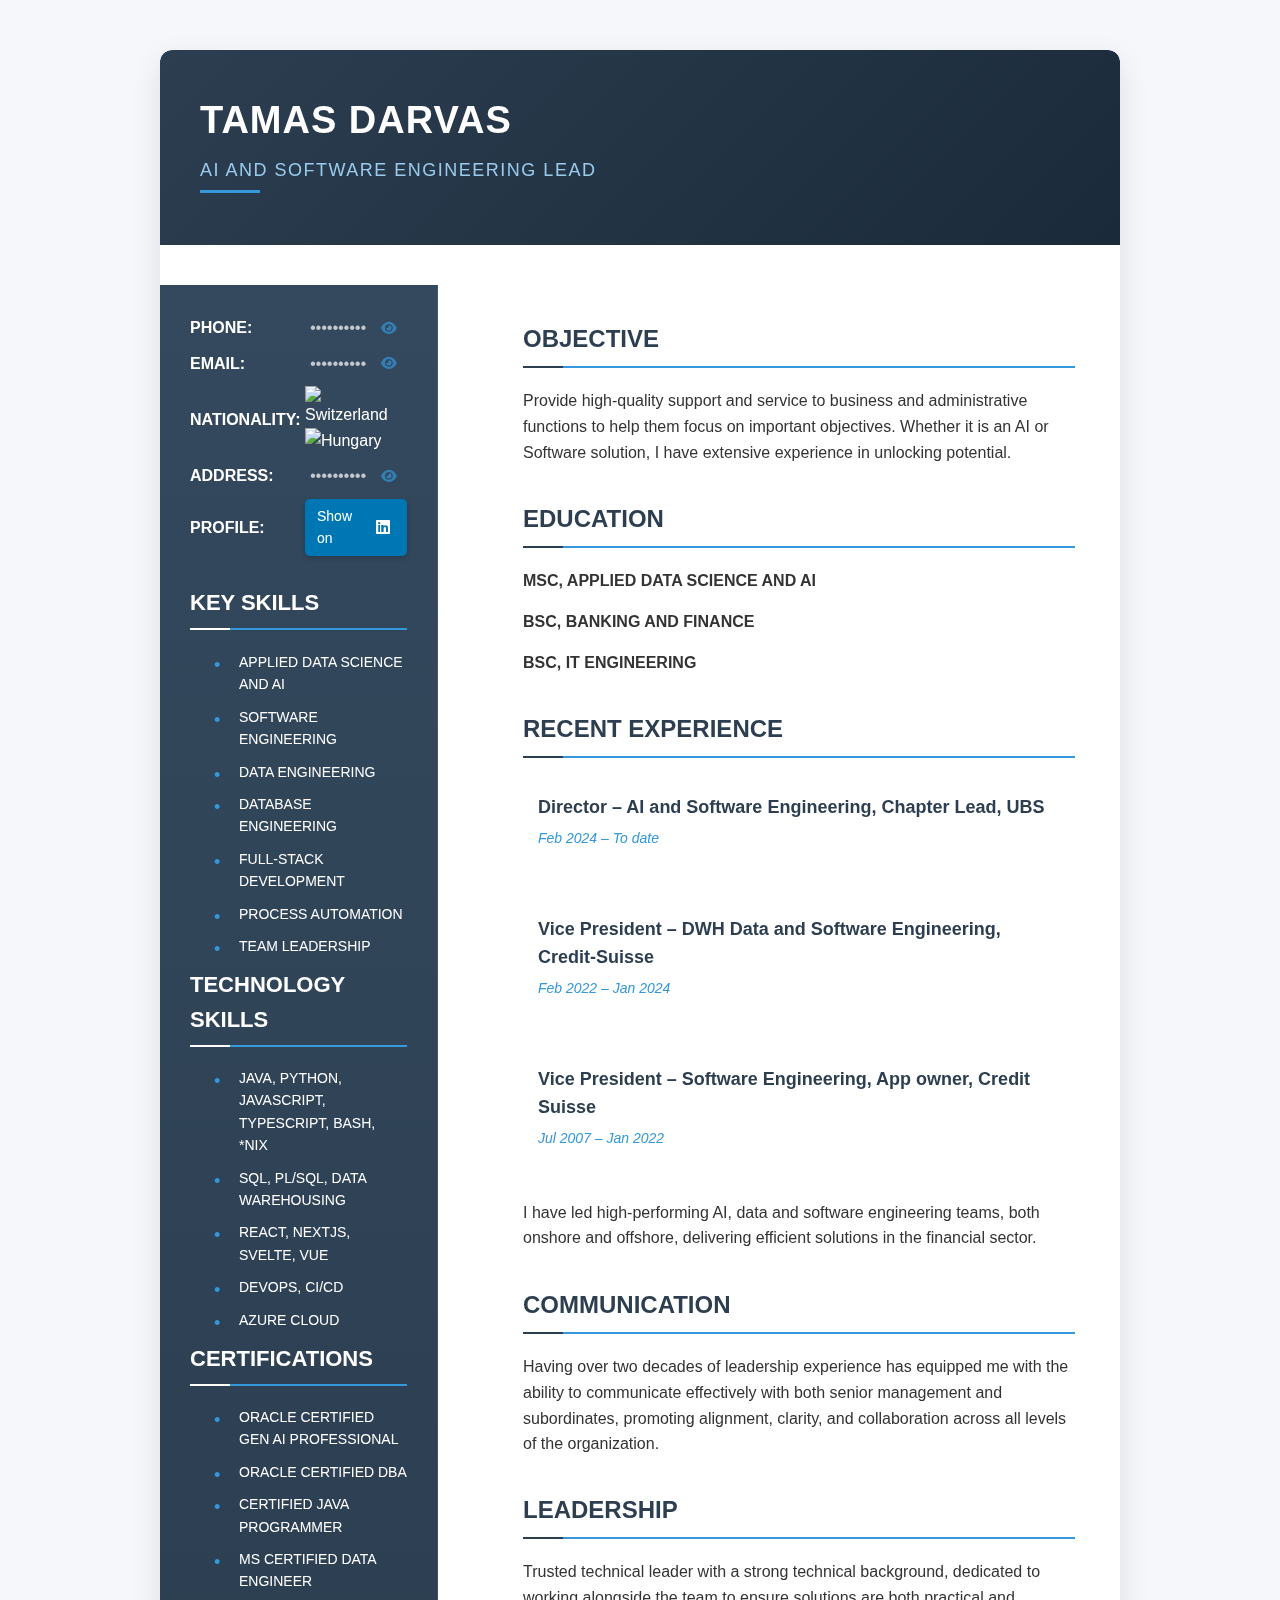
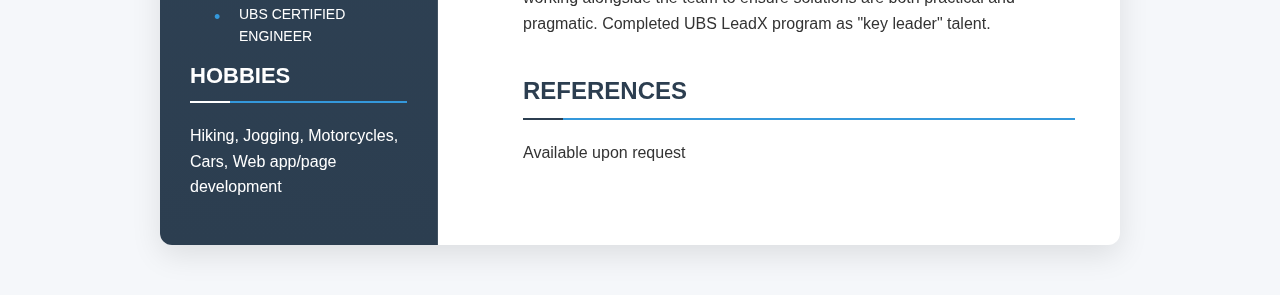
==== index.html @ f0311193 "ready" ====
<!DOCTYPE html>
<html lang="en">

<head>
    <meta charset="UTF-8">
    <meta name="viewport" content="width=device-width, initial-scale=1.0">
    <title>Tamas Darvas - AI and Software Engineering Lead</title>

    <!-- SEO Meta Tags -->
    <meta name="description"
        content="Tamas Darvas - AI and Software Engineering Lead with expertise in applied data science, software engineering, and team leadership.">
    <meta name="keywords" content="Tamas Darvas, AI, Software Engineering, Data Science, Leadership, Resume, CV">
    <meta name="author" content="Tamas Darvas">

    <!-- Open Graph / Facebook -->
    <meta property="og:type" content="website">
    <meta property="og:url" content="https://darvas.ch/">
    <meta property="og:title" content="Tamas Darvas - AI and Software Engineering Lead">
    <meta property="og:description"
        content="AI and Software Engineering Lead with expertise in applied data science, software engineering, and team leadership.">

    <!-- Twitter -->
    <meta property="twitter:card" content="summary_large_image">
    <meta property="twitter:url" content="https://darvas.ch/">
    <meta property="twitter:title" content="Tamas Darvas - AI and Software Engineering Lead">
    <meta property="twitter:description"
        content="AI and Software Engineering Lead with expertise in applied data science, software engineering, and team leadership.">

    <!-- Favicon -->
    <link rel="icon" href="assets/favicon.ico" type="image/x-icon">

    <!-- Stylesheets -->
    <link rel="stylesheet" href="assets/styles.css">
    <link rel="stylesheet" href="https://cdnjs.cloudflare.com/ajax/libs/font-awesome/6.4.0/css/all.min.css">
    <link rel="stylesheet" href="https://cdnjs.cloudflare.com/ajax/libs/flag-icon-css/6.6.6/css/flag-icons.min.css">
    <link rel="preconnect" href="https://cdnjs.cloudflare.com">
    <link rel="preconnect" href="https://flagcdn.com">
</head>

<body>
    <div class="menu-overlay" aria-hidden="true"></div>
    <nav class="main-nav" aria-label="Main navigation">
        <button class="mobile-menu-close" aria-label="Close navigation menu">
            <i class="fas fa-times" aria-hidden="true"></i>
        </button>
        <ul>
            <li><a href="#objective">Objective</a></li>
            <li><a href="#education">Education</a></li>
            <li><a href="#experience">Experience</a></li>
            <li><a href="#communication">Communication</a></li>
            <li><a href="#leadership">Leadership</a></li>
            <li><a href="#references">References</a></li>
        </ul>
    </nav>
    <div class="container">
        <header class="animate-element" role="banner">
            <h1>TAMAS DARVAS</h1>
            <div class="subtitle">AI AND SOFTWARE ENGINEERING LEAD</div>

            <button class="mobile-menu-toggle" aria-label="Toggle navigation menu" aria-expanded="false"
                aria-controls="main-nav">
                <span aria-hidden="true"></span>
                <span aria-hidden="true"></span>
                <span aria-hidden="true"></span>
            </button>

        </header>

        <aside class="sidebar" role="complementary">
            <div class="contact-info animate-element">
                <div class="contact-item">
                    <strong id="phone-label">PHONE:</strong>
                    <span class="hidden-data" id="phone-data" aria-labelledby="phone-label">••••••••••</span>
                    <i class="toggle-data fas fa-eye" data-target="phone-data" data-key="cGhvbmVEYXRh" tabindex="0"
                        role="button" aria-label="Show phone number" aria-pressed="false"></i>
                </div>
                <div class="contact-item">
                    <strong id="email-label">EMAIL:</strong>
                    <span class="hidden-data" id="email-data" aria-labelledby="email-label">••••••••••</span>
                    <i class="toggle-data fas fa-eye" data-target="email-data" data-key="ZW1haWxEYXRh" tabindex="0"
                        role="button" aria-label="Show email address" aria-pressed="false"></i>
                </div>
                <div class="contact-item">
                    <strong id="nationality-label">NATIONALITY:</strong>
                    <span id="nationality-data" aria-labelledby="nationality-label">
                        <img src="https://flagcdn.com/16x12/ch.png" width="16" height="12" alt="Switzerland"
                            style="margin-right: 5px;">
                        <img src="https://flagcdn.com/16x12/hu.png" width="16" height="12" alt="Hungary">
                    </span>
                </div>
                <div class="contact-item">
                    <strong id="address-label">ADDRESS:</strong>
                    <span class="hidden-data" id="address-data" aria-labelledby="address-label">••••••••••</span>
                    <i class="toggle-data fas fa-eye" data-target="address-data" data-key="YWRkcmVzc0RhdGE="
                        tabindex="0" role="button" aria-label="Show address" aria-pressed="false"></i>
                </div>
                <div class="contact-item">
                    <strong id="profile-label">PROFILE:</strong>
                    <span id="linkedin-data" aria-labelledby="profile-label">
                        <a href="https://linkedin.com/in/tamasdarvas" target="_blank" class="linkedin-link"
                            aria-label="View LinkedIn profile">
                            Show on
                            <i class="fab fa-linkedin" aria-hidden="true"></i>
                        </a>
                    </span>
                </div>
            </div>

            <section aria-labelledby="key-skills-title">
                <h2 class="section-title animate-element" id="key-skills-title">KEY SKILLS</h2>
                <ul class="skill-list animate-element">
                    <li>APPLIED DATA SCIENCE AND AI</li>
                    <li>SOFTWARE ENGINEERING</li>
                    <li>DATA ENGINEERING</li>
                    <li>DATABASE ENGINEERING</li>
                    <li>FULL-STACK DEVELOPMENT</li>
                    <li>PROCESS AUTOMATION</li>
                    <li>TEAM LEADERSHIP</li>
                </ul>
            </section>

            <section aria-labelledby="tech-skills-title">
                <h2 class="section-title animate-element" id="tech-skills-title">TECHNOLOGY SKILLS</h2>
                <ul class="skill-list animate-element">
                    <li>JAVA, PYTHON, JAVASCRIPT, TYPESCRIPT, BASH, *NIX</li>
                    <li>SQL, PL/SQL, DATA WAREHOUSING</li>
                    <li>REACT, NEXTJS, SVELTE, VUE</li>
                    <li>DEVOPS, CI/CD</li>
                    <li>AZURE CLOUD</li>
                </ul>
            </section>

            <section aria-labelledby="certifications-title">
                <h2 class="section-title animate-element" id="certifications-title">CERTIFICATIONS</h2>
                <ul class="skill-list animate-element">
                    <li>ORACLE CERTIFIED GEN AI PROFESSIONAL</li>
                    <li>ORACLE CERTIFIED DBA</li>
                    <li>CERTIFIED JAVA PROGRAMMER</li>
                    <li>MS CERTIFIED DATA ENGINEER</li>
                    <li>UBS CERTIFIED ENGINEER</li>
                </ul>
            </section>

            <section aria-labelledby="hobbies-title">
                <h2 class="section-title animate-element" id="hobbies-title">HOBBIES</h2>
                <p class="animate-element">Hiking, Jogging, Motorcycles, Cars, Web app/page development</p>
            </section>
        </aside>

        <main class="main-content" role="main">
            <section id="objective" class="main-section animate-element" aria-labelledby="objective-title">
                <h2 class="main-title" id="objective-title">OBJECTIVE</h2>
                <p>Provide high-quality support and service to business and administrative functions to help them focus
                    on important objectives. Whether it is an AI or Software solution, I have extensive experience in
                    unlocking potential.</p>
            </section>

            <section id="education" class="main-section animate-element" aria-labelledby="education-title">
                <h2 class="main-title" id="education-title">EDUCATION</h2>
                <article class="education-item">
                    <div class="education-title">MSC, APPLIED DATA SCIENCE AND AI</div>
                </article>
                <article class="education-item">
                    <div class="education-title">BSC, BANKING AND FINANCE</div>
                </article>
                <article class="education-item">
                    <div class="education-title">BSC, IT ENGINEERING</div>
                </article>
            </section>

            <section id="experience" class="main-section animate-element" aria-labelledby="experience-title">
                <h2 class="main-title" id="experience-title">RECENT EXPERIENCE</h2>
                <article class="job">
                    <div class="job-title">Director – AI and Software Engineering, Chapter Lead, UBS</div>
                    <div class="job-date">Feb 2024 – To date</div>
                </article>
                <article class="job">
                    <div class="job-title">Vice President – DWH Data and Software Engineering, Credit-Suisse</div>
                    <div class="job-date">Feb 2022 – Jan 2024</div>
                </article>
                <article class="job">
                    <div class="job-title">Vice President – Software Engineering, App owner, Credit Suisse</div>
                    <div class="job-date">Jul 2007 – Jan 2022</div>
                </article>
                <p>I have led high-performing AI, data and software engineering teams, both onshore and offshore,
                    delivering efficient solutions in the financial sector.</p>
            </section>

            <section id="communication" class="main-section animate-element" aria-labelledby="communication-title">
                <h2 class="main-title" id="communication-title">COMMUNICATION</h2>
                <p>Having over two decades of leadership experience has equipped me with the ability to communicate
                    effectively with both senior management and subordinates, promoting alignment, clarity, and
                    collaboration across all levels of the organization.</p>
            </section>

            <section id="leadership" class="main-section animate-element" aria-labelledby="leadership-title">
                <h2 class="main-title" id="leadership-title">LEADERSHIP</h2>
                <p>Trusted technical leader with a strong technical background, dedicated to working alongside the team
                    to ensure solutions are both practical and pragmatic. Completed UBS LeadX program as "key leader"
                    talent.</p>
            </section>

            <section id="references" class="main-section animate-element" aria-labelledby="references-title">
                <h2 class="main-title" id="references-title">REFERENCES</h2>
                <p>Available upon request</p>
            </section>
        </main>
    </div>

    <!-- Scroll to top button -->
    <button id="scroll-to-top" class="scroll-to-top" aria-label="Scroll to top">
        <i class="fas fa-arrow-up" aria-hidden="true"></i>
    </button>

    <!-- GSAP Animation Library -->
    <script src="https://cdnjs.cloudflare.com/ajax/libs/gsap/3.12.5/gsap.min.js"></script>
    <script src="https://cdnjs.cloudflare.com/ajax/libs/gsap/3.12.5/ScrollTrigger.min.js"></script>
    <script src="assets/main.js" defer></script>
</body>

</html>
---- assets/styles.css ----
/* Global Styles */
:root {
    --primary-color: #2c3e50;
    --secondary-color: #3498db;
    --accent-color: #e74c3c;
    --background-color: #f5f7fa;
    --text-color: #333;
    --light-text: #777;
    --section-padding: 20px;
    --transition-speed: 0.3s;
    --box-shadow: 0 10px 30px rgba(0, 0, 0, 0.1);
    --hover-shadow: 0 15px 35px rgba(0, 0, 0, 0.15);
}

* {
    margin: 0;
    padding: 0;
    box-sizing: border-box;
    font-family: 'Segoe UI', Tahoma, Geneva, Verdana, sans-serif;
}

body {
    background-color: var(--background-color);
    color: var(--text-color);
    line-height: 1.6;
    max-width: 1000px;
    margin: 30px auto;
    padding: 20px;
    overflow-x: hidden; /* Prevent horizontal scrolling during animations */
    font-size: 16px;
}

body.menu-open {
    overflow: hidden;
}

.container {
    display: grid;
    grid-template-columns: 1fr 2.5fr;
    gap: 40px;
    background: white;
    box-shadow: var(--box-shadow);
    border-radius: 12px;
    overflow: hidden;
    position: relative; /* Needed for proper animation positioning */
    transition: box-shadow var(--transition-speed) ease;
}

.container:hover {
    box-shadow: var(--hover-shadow);
}

/* Animation helper classes */
.animate-element {
    will-change: transform, opacity; /* Optimize animations */
    transform-origin: top center; /* Set transform origin for animations */
}

/* Header Styles */
header {
    grid-column: 1 / -1;
    background: linear-gradient(135deg, var(--primary-color) 0%, #1a2a3a 100%);
    color: white;
    padding: 40px;
    position: relative;
    border-radius: 12px 12px 0 0;
}

h1 {
    font-size: 38px;
    margin-bottom: 5px;
    font-weight: 700;
    letter-spacing: 1px;
}

.subtitle {
    font-size: 18px;
    font-weight: 500;
    letter-spacing: 1.5px;
    margin-bottom: 20px;
    color: #9acbed;
    position: relative;
    display: inline-block;
}

.subtitle:after {
    content: '';
    position: absolute;
    bottom: -8px;
    left: 0;
    width: 60px;
    height: 3px;
    background-color: var(--secondary-color);
}

/* Sidebar Styles */
.sidebar {
    background: linear-gradient(180deg, #34495e 0%, #2c3e50 100%);
    color: white;
    padding: 30px;
    border-right: 1px solid rgba(255, 255, 255, 0.1);
}

.contact-info {
    margin-bottom: 30px;
}

.contact-info div {
    margin-bottom: 10px;
}

.contact-info i {
    margin-right: 10px;
    color: var(--secondary-color);
}

.section-title {
    font-size: 22px;
    margin-bottom: 20px;
    color: white;
    border-bottom: 2px solid var(--secondary-color);
    padding-bottom: 8px;
    position: relative;
}

.section-title:after {
    content: '';
    position: absolute;
    bottom: -2px;
    left: 0;
    width: 40px;
    height: 2px;
    background-color: white;
}

.skill-list {
    list-style-type: none;
    padding-left: 24px;
}

.skill-list li {
    margin-bottom: 10px;
    position: relative;
    padding-left: 25px;
    transition: transform var(--transition-speed) ease, color var(--transition-speed) ease;
    font-size: 14px;
}

.skill-list li:hover {
    transform: translateX(5px);
    color: var(--secondary-color);
}

.skill-list li:before {
    content: "•";
    position: absolute;
    left: 0;
    color: var(--secondary-color);
    font-size: 18px;
    transition: color var(--transition-speed) ease;
}

.skill-list li:hover:before {
    color: white;
}

/* Main Content Styles */
.main-content {
    padding: 35px 45px;
}

.main-section {
    margin-bottom: 35px;
    transition: transform var(--transition-speed) ease;
}

.main-section:hover {
    transform: translateY(-3px);
}

.main-title {
    font-size: 24px;
    margin-bottom: 20px;
    color: var(--primary-color);
    border-bottom: 2px solid var(--secondary-color);
    padding-bottom: 8px;
    position: relative;
}

.main-title:after {
    content: '';
    position: absolute;
    bottom: -2px;
    left: 0;
    width: 40px;
    height: 2px;
    background-color: var(--primary-color);
}

.job {
    margin-bottom: 25px;
    padding: 15px;
    border-radius: 8px;
    transition: background-color var(--transition-speed) ease, transform var(--transition-speed) ease;
}

.job:hover {
    background-color: rgba(52, 152, 219, 0.05);
    transform: translateX(5px);
}

.job-title {
    font-size: 18px;
    font-weight: 600;
    margin-bottom: 5px;
    color: var(--primary-color);
}

.job-date {
    color: var(--secondary-color);
    font-style: italic;
    margin-bottom: 10px;
    font-weight: 500;
    font-size: 14px;
}

.education-item {
    margin-bottom: 15px;
}

.education-title {
    font-weight: 600;
    margin-bottom: 5px;
}

p {
    margin-bottom: 15px;
}

/* Contact Reveal Button Styles */
.reveal-btn {
    display: none; /* Hide old buttons */
}

.contact-item {
    display: flex;
    align-items: center;
    margin-bottom: 10px;
    position: relative;
}

.contact-item strong {
    min-width: 110px;
    display: inline-block;
}

.hidden-data {
    display: inline-block;
    color: rgba(255, 255, 255, 0.7);
    background-color: transparent;
    padding: 0 5px;
    margin: 0 5px;
    font-style: italic;
    transition: all 0.3s ease;
    overflow: hidden;
    max-width: 150px;
    text-overflow: ellipsis;
    white-space: nowrap;
}

.hidden-data:not(.revealed)::after {
    content: "";
    display: none;
}

.contact-value {
    display: inline-block;
    color: white;
    padding: 0 5px;
    margin: 0 5px;
    overflow: hidden;
    max-width: 200px;
    text-overflow: ellipsis;
    white-space: nowrap;
}

.revealed {
    color: white;
    background-color: transparent;
    max-width: 250px;
    white-space: normal;
    word-break: break-word;
}

.toggle-data {
    cursor: pointer;
    color: var(--secondary-color);
    font-size: 14px;
    margin-left: 5px;
    transition: all 0.3s ease;
    opacity: 0.7;
}

.toggle-data:hover {
    opacity: 1;
    transform: scale(1.1);
}

.toggle-data.fa-eye-slash {
    color: #e74c3c;
}

#nationality-data, #linkedin-data {
    margin-left: 5px;
}

.linkedin-link {
    display: inline-flex;
    align-items: center;
    background-color: #0077b5;
    color: white;
    text-decoration: none;
    padding: 6px 12px;
    border-radius: 5px;
    font-size: 14px;
    transition: all var(--transition-speed) ease;
    box-shadow: 0 2px 5px rgba(0, 0, 0, 0.2);
}

.linkedin-link:hover {
    background-color: #005e93;
    transform: translateY(-2px);
    box-shadow: 0 4px 8px rgba(0, 0, 0, 0.3);
}

.linkedin-link i {
    margin: 5px;
    font-size: 16px;
    color: white;
}

#linkedin-data button {
    background-color: #0077b5;
    color: white;
    border: none;
    padding: 5px 10px;
    border-radius: 5px;
    cursor: pointer;
}

#linkedin-data button:hover {
    background-color: #005689;
}

/* Navigation Styles */
.main-nav {
    margin-top: 0px;
    display: none; /* Hide navigation by default on desktop */
}

/* Hide mobile menu toggle on desktop */
.mobile-menu-toggle {
    display: none;
}

.main-nav ul {
    display: flex;
    list-style: none;
    flex-wrap: wrap;
    gap: 15px;
}

.main-nav li {
    margin-right: 5px;
}

.main-nav a {
    color: white;
    text-decoration: none;
    padding: 8px 15px;
    border-radius: 20px;
    font-size: 14px;
    font-weight: 500;
    letter-spacing: 0.5px;
    transition: all var(--transition-speed) ease;
    background-color: rgba(255, 255, 255, 0.1);
    display: inline-block;
}

.main-nav a:hover {
    background-color: var(--secondary-color);
    transform: translateY(-2px);
    box-shadow: 0 4px 8px rgba(0, 0, 0, 0.2);
}

.main-nav a.active {
    background-color: var(--secondary-color);
    box-shadow: 0 4px 8px rgba(0, 0, 0, 0.2);
    transform: translateY(-2px);
}

/* Only keep one media query for mobile styles */
@media (max-width: 768px) {
    .container {
        grid-template-columns: 1fr;
        margin-top: 0;
        transition: filter var(--transition-speed) ease;
    }

    /* Add blur effect to container when menu is open */
    body.menu-open .container {
        filter: blur(5px);
    }

    /* Mobile menu toggle button */
    .mobile-menu-toggle {
        display: block;
        background: transparent;
        border: none;
        cursor: pointer;
        padding: 10px;
        position: absolute;
        top: 5px;
        right: 5px;
        z-index: 9999; /* Increased z-index */
    }
    
    .mobile-menu-toggle span {
        display: block;
        width: 25px;
        height: 3px;
        margin: 5px 0;
        background-color: white;
        border-radius: 3px;
        transition: all 0.3s ease;
    }
    
    /* Mobile navigation menu */
    .main-nav {
        display: block; /* Show navigation on mobile */
        position: fixed;
        top: 0;
        right: 0; /* Changed from left to right for partial coverage */
        width: 65%; /* Changed from 100% to 65% */
        height: 100vh;
        background-color: #1a2a3a;
        z-index: 9998; /* Very high z-index */
        padding: 80px 20px 20px;
        transition: transform 0.3s ease;
        overflow-y: auto;
        box-shadow: -5px 0 15px rgba(0, 0, 0, 0.2); /* Add shadow on the left side */
        transform: translateX(100%); /* Start off-screen */
    }
    
    .main-nav.open {
        transform: translateX(0); /* Slide in */
    }
    
    /* Mobile menu close button */
    .mobile-menu-close {
        display: none; /* Hidden by default, shown only on mobile */
        position: absolute;
        top: 20px;
        right: 20px;
        background: transparent;
        border: none;
        color: white;
        font-size: 24px;
        cursor: pointer;
        z-index: 9999;
        padding: 10px;
        transition: all 0.3s ease;
    }
    
    .mobile-menu-close:hover {
        color: var(--secondary-color);
        transform: scale(1.1);
    }
    
    @media (max-width: 768px) {
        .mobile-menu-close {
            display: block;
        }
    }
    
    .main-nav ul {
        flex-direction: column;
        gap: 15px;
        width: 100%;
        max-width: 300px; /* Adjusted from 400px to better fit the 65% width */
        margin: 0 auto;
    }
    
    .main-nav li {
        margin: 0;
        width: 100%;
    }
    
    .main-nav a {
        display: block;
        width: 100%;
        text-align: center;
        padding: 15px;
        margin: 5px 0;
        background-color: rgba(255, 255, 255, 0.1);
        border-radius: 8px;
        font-size: 16px;
        font-weight: 500;
        color: white;
        transition: all 0.3s ease;
        border: 1px solid rgba(255, 255, 255, 0.1);
    }
    
    .main-nav a:hover,
    .main-nav a.active {
        background-color: var(--secondary-color);
        transform: translateY(-3px);
        box-shadow: 0 4px 8px rgba(0, 0, 0, 0.3);
        border-color: transparent;
    }
    
    /* Hamburger animation */
    .mobile-menu-toggle.active span:nth-child(1) {
        transform: rotate(45deg) translate(5px, 6px);
    }
    
    .mobile-menu-toggle.active span:nth-child(2) {
        opacity: 0;
    }
    
    .mobile-menu-toggle.active span:nth-child(3) {
        transform: rotate(-45deg) translate(5px, -5px);
    }
    
    .menu-overlay {
        display: none;
        position: fixed;
        top: 0;
        left: 0;
        width: 100%;
        height: 100%;
        background-color: rgba(0, 0, 0, 0.3);
        z-index: 998;
        transition: opacity var(--transition-speed) ease;
    }
    
    body.menu-open .menu-overlay {
        display: block;
    }
    
    /* Prevent scrolling when menu is open */
    body.menu-open {
        overflow: hidden;
    }
}

/* Modal Styles */
.contact-modal {
    position: fixed;
    top: 0;
    left: 0;
    width: 100%;
    height: 100%;
    background-color: rgba(0, 0, 0, 0.5);
    display: flex;
    justify-content: center;
    align-items: center;
    z-index: 1000;
    backdrop-filter: blur(3px);
}

.modal-content {
    background-color: white;
    border-radius: 8px;
    box-shadow: 0 5px 15px rgba(0, 0, 0, 0.3);
    width: 90%;
    max-width: 400px;
    overflow: hidden;
    transform: scale(0.9);
    opacity: 0;
    transition: all 0.3s ease;
}

.modal-content.show {
    transform: scale(1);
    opacity: 1;
}

.modal-header {
    background-color: var(--primary-color);
    color: white;
    padding: 15px 20px;
    display: flex;
    justify-content: space-between;
    align-items: center;
    border-bottom: 2px solid var(--secondary-color);
}

.modal-header h3 {
    margin: 0;
    font-size: 18px;
    font-weight: 600;
}

.modal-close {
    background: none;
    border: none;
    color: white;
    font-size: 24px;
    cursor: pointer;
    padding: 0;
    line-height: 1;
    transition: all 0.2s ease;
}

.modal-close:hover {
    color: var(--secondary-color);
    transform: scale(1.1);
}

.modal-body {
    padding: 20px;
    font-size: 18px;
    color: var(--text-color);
    word-break: break-word;
}

/* Responsive Modal */
@media (max-width: 480px) {
    .modal-content {
        width: 95%;
    }
    
    .modal-header {
        padding: 10px 15px;
    }
    
    .modal-body {
        padding: 15px;
        font-size: 16px;
    }
}

/* Scroll to top button */
.scroll-to-top {
    position: fixed;
    bottom: 30px;
    right: 30px;
    width: 50px;
    height: 50px;
    border-radius: 50%;
    background-color: var(--primary-color);
    color: white;
    border: none;
    cursor: pointer;
    display: flex;
    justify-content: center;
    align-items: center;
    font-size: 20px;
    box-shadow: 0 4px 10px rgba(0, 0, 0, 0.2);
    opacity: 0;
    transform: translateY(20px);
    transition: opacity 0.3s ease, transform 0.3s ease, background-color 0.3s ease;
    z-index: 1000;
}

.scroll-to-top.visible {
    opacity: 1;
    transform: translateY(0);
}

.scroll-to-top:hover {
    background-color: var(--secondary-color);
    transform: translateY(-3px);
    box-shadow: 0 6px 15px rgba(0, 0, 0, 0.25);
}

/* Responsive adjustments for scroll to top button */
@media (max-width: 768px) {
    .scroll-to-top {
        width: 40px;
        height: 40px;
        bottom: 20px;
        right: 20px;
        font-size: 16px;
    }
}

/* Print styles */
@media print {
    body {
        background-color: white;
        padding: 0;
        margin: 0;
        font-size: 12pt;
    }
    
    .container {
        display: grid;
        grid-template-columns: 1fr 2fr;
        gap: 20px;
        box-shadow: none;
        border-radius: 0;
    }
    
    header {
        background: #2c3e50 !important;
        -webkit-print-color-adjust: exact;
        print-color-adjust: exact;
        color-adjust: exact;
        padding: 20px;
    }
    
    .sidebar {
        background: #34495e !important;
        -webkit-print-color-adjust: exact;
        print-color-adjust: exact;
        color-adjust: exact;
        padding: 20px;
    }
    
    .main-content {
        padding: 20px;
    }
    
    .main-nav, .mobile-menu-toggle, .scroll-to-top, .menu-overlay {
        display: none !important;
    }
    
    a {
        text-decoration: none;
        color: inherit;
    }
    
    .toggle-data {
        display: none;
    }
    
    .hidden-data {
        color: black;
        background: none;
    }
    
    .job, .education-item, .main-section {
        break-inside: avoid;
        page-break-inside: avoid;
    }
    
    h1, h2, .main-title, .section-title {
        break-after: avoid;
        page-break-after: avoid;
    }
}
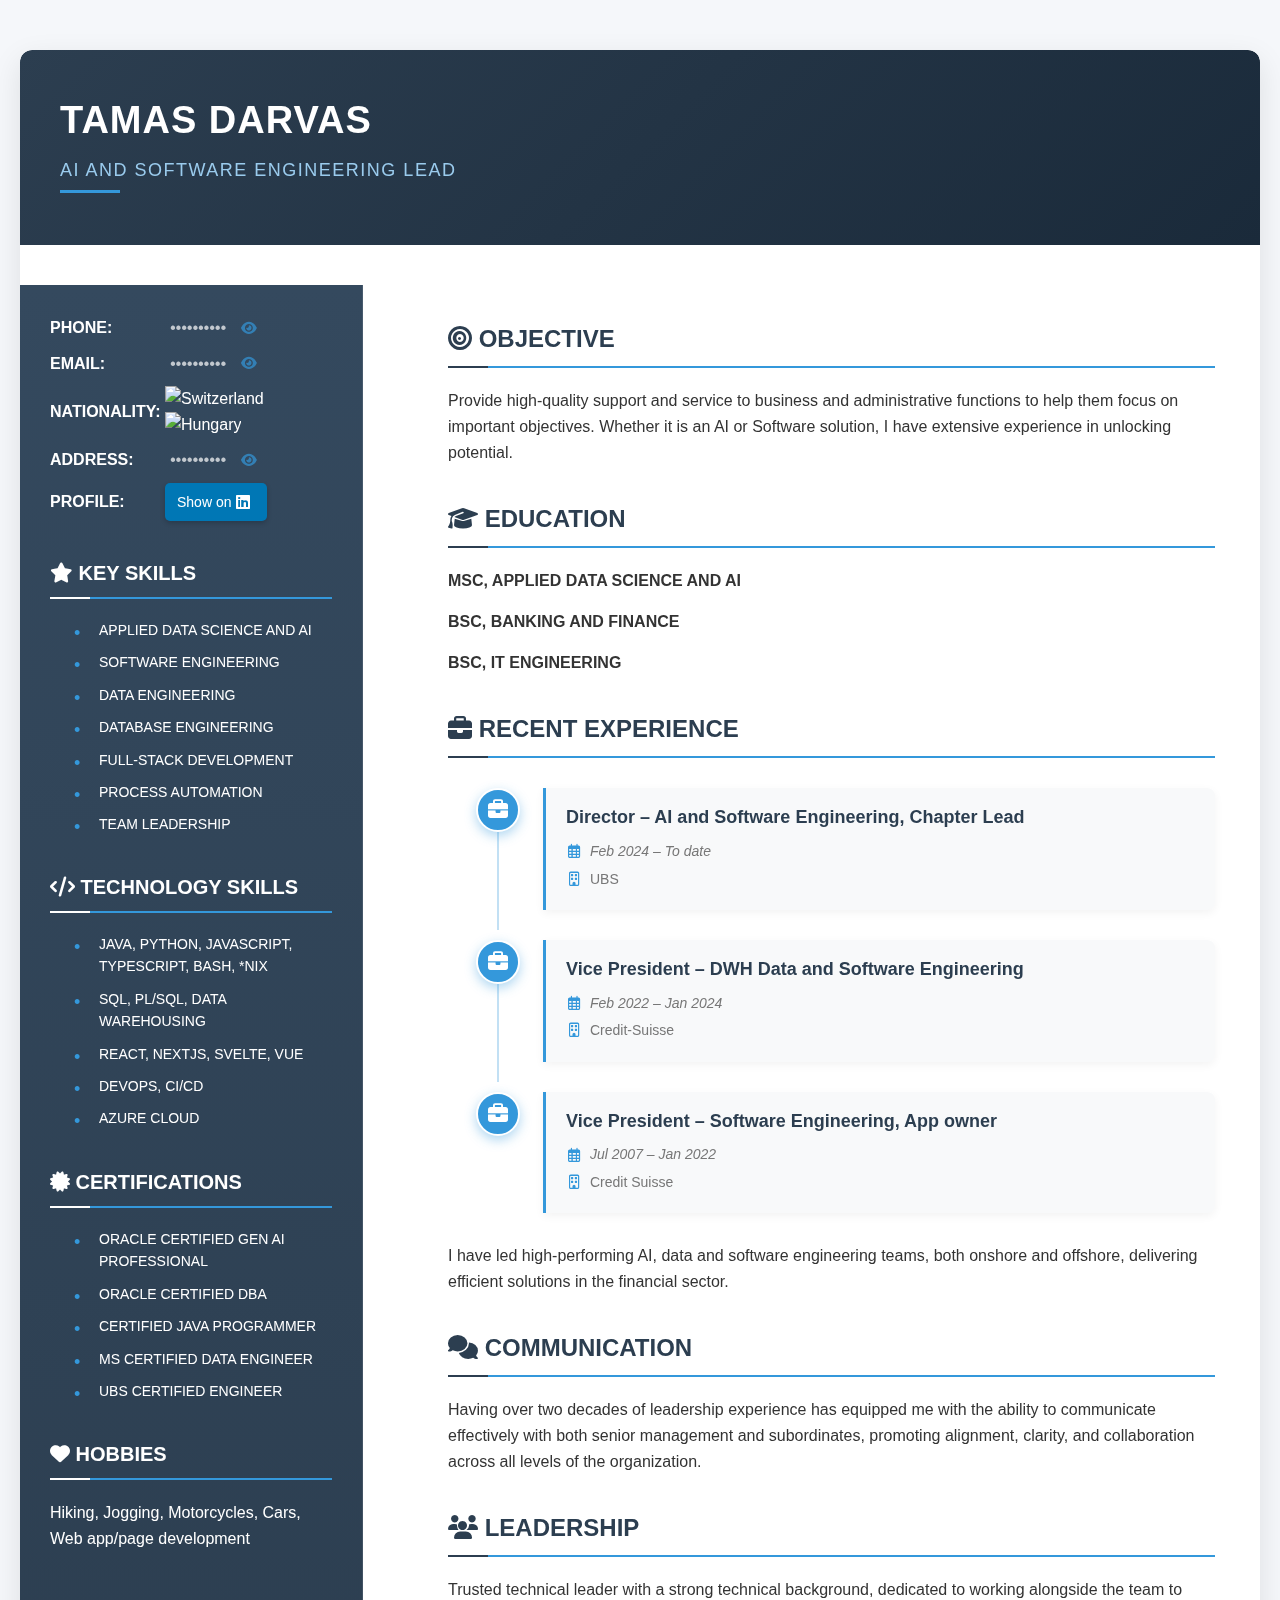
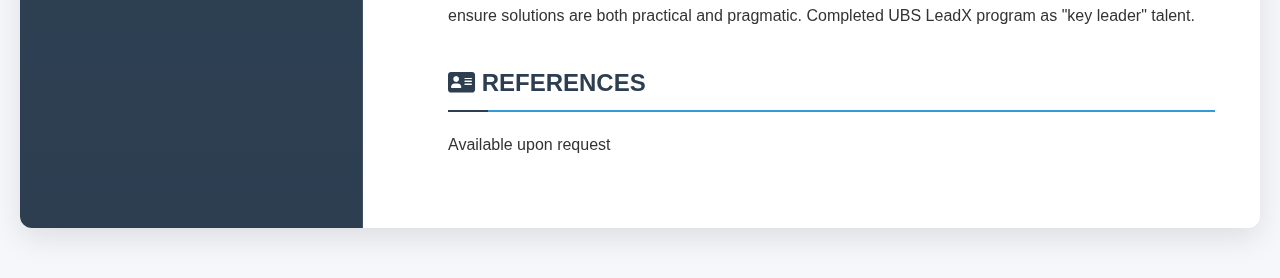
==== commit 3be57a94: "improvements" ====
--- a/index.html
+++ b/index.html
@@ -11,6 +11,9 @@
         content="Tamas Darvas - AI and Software Engineering Lead with expertise in applied data science, software engineering, and team leadership.">
     <meta name="keywords" content="Tamas Darvas, AI, Software Engineering, Data Science, Leadership, Resume, CV">
     <meta name="author" content="Tamas Darvas">
+
+    <!-- Permissions Policy -->
+    <meta http-equiv="Permissions-Policy" content="browsing-topics=()">
 
     <!-- Open Graph / Facebook -->
     <meta property="og:type" content="website">
@@ -107,7 +110,8 @@
             </div>
 
             <section aria-labelledby="key-skills-title">
-                <h2 class="section-title animate-element" id="key-skills-title">KEY SKILLS</h2>
+                <h2 class="section-title animate-element" id="key-skills-title"><i class="fas fa-star"></i> KEY SKILLS
+                </h2>
                 <ul class="skill-list animate-element">
                     <li>APPLIED DATA SCIENCE AND AI</li>
                     <li>SOFTWARE ENGINEERING</li>
@@ -120,7 +124,8 @@
             </section>
 
             <section aria-labelledby="tech-skills-title">
-                <h2 class="section-title animate-element" id="tech-skills-title">TECHNOLOGY SKILLS</h2>
+                <h2 class="section-title animate-element" id="tech-skills-title"><i class="fas fa-code"></i> TECHNOLOGY
+                    SKILLS</h2>
                 <ul class="skill-list animate-element">
                     <li>JAVA, PYTHON, JAVASCRIPT, TYPESCRIPT, BASH, *NIX</li>
                     <li>SQL, PL/SQL, DATA WAREHOUSING</li>
@@ -131,7 +136,8 @@
             </section>
 
             <section aria-labelledby="certifications-title">
-                <h2 class="section-title animate-element" id="certifications-title">CERTIFICATIONS</h2>
+                <h2 class="section-title animate-element" id="certifications-title"><i class="fas fa-certificate"></i>
+                    CERTIFICATIONS</h2>
                 <ul class="skill-list animate-element">
                     <li>ORACLE CERTIFIED GEN AI PROFESSIONAL</li>
                     <li>ORACLE CERTIFIED DBA</li>
@@ -142,21 +148,21 @@
             </section>
 
             <section aria-labelledby="hobbies-title">
-                <h2 class="section-title animate-element" id="hobbies-title">HOBBIES</h2>
+                <h2 class="section-title animate-element" id="hobbies-title"><i class="fas fa-heart"></i> HOBBIES</h2>
                 <p class="animate-element">Hiking, Jogging, Motorcycles, Cars, Web app/page development</p>
             </section>
         </aside>
 
         <main class="main-content" role="main">
             <section id="objective" class="main-section animate-element" aria-labelledby="objective-title">
-                <h2 class="main-title" id="objective-title">OBJECTIVE</h2>
+                <h2 class="main-title" id="objective-title"><i class="fas fa-bullseye"></i> OBJECTIVE</h2>
                 <p>Provide high-quality support and service to business and administrative functions to help them focus
                     on important objectives. Whether it is an AI or Software solution, I have extensive experience in
                     unlocking potential.</p>
             </section>
 
             <section id="education" class="main-section animate-element" aria-labelledby="education-title">
-                <h2 class="main-title" id="education-title">EDUCATION</h2>
+                <h2 class="main-title" id="education-title"><i class="fas fa-graduation-cap"></i> EDUCATION</h2>
                 <article class="education-item">
                     <div class="education-title">MSC, APPLIED DATA SCIENCE AND AI</div>
                 </article>
@@ -169,39 +175,70 @@
             </section>
 
             <section id="experience" class="main-section animate-element" aria-labelledby="experience-title">
-                <h2 class="main-title" id="experience-title">RECENT EXPERIENCE</h2>
-                <article class="job">
-                    <div class="job-title">Director – AI and Software Engineering, Chapter Lead, UBS</div>
-                    <div class="job-date">Feb 2024 – To date</div>
-                </article>
-                <article class="job">
-                    <div class="job-title">Vice President – DWH Data and Software Engineering, Credit-Suisse</div>
-                    <div class="job-date">Feb 2022 – Jan 2024</div>
-                </article>
-                <article class="job">
-                    <div class="job-title">Vice President – Software Engineering, App owner, Credit Suisse</div>
-                    <div class="job-date">Jul 2007 – Jan 2022</div>
-                </article>
+                <h2 class="main-title" id="experience-title"><i class="fas fa-briefcase"></i> RECENT EXPERIENCE</h2>
+                <div class="experience-timeline">
+                    <article class="job-card">
+                        <div class="job-icon">
+                            <div class="icon-circle">
+                                <i class="fas fa-briefcase"></i>
+                            </div>
+                            <div class="timeline-line"></div>
+                        </div>
+                        <div class="job-content">
+                            <div class="job-title">Director – AI and Software Engineering, Chapter Lead</div>
+                            <div class="job-date"><i class="far fa-calendar-alt"></i> Feb 2024 – To date</div>
+                            <div class="job-company"><i class="far fa-building"></i> UBS</div>
+                        </div>
+                    </article>
+
+                    <article class="job-card">
+                        <div class="job-icon">
+                            <div class="icon-circle">
+                                <i class="fas fa-briefcase"></i>
+                            </div>
+                            <div class="timeline-line"></div>
+                        </div>
+                        <div class="job-content">
+                            <div class="job-title">Vice President – DWH Data and Software Engineering</div>
+                            <div class="job-date"><i class="far fa-calendar-alt"></i> Feb 2022 – Jan 2024</div>
+                            <div class="job-company"><i class="far fa-building"></i> Credit-Suisse</div>
+                        </div>
+                    </article>
+
+                    <article class="job-card">
+                        <div class="job-icon">
+                            <div class="icon-circle">
+                                <i class="fas fa-briefcase"></i>
+                            </div>
+                            <div class="timeline-line"></div>
+                        </div>
+                        <div class="job-content">
+                            <div class="job-title">Vice President – Software Engineering, App owner</div>
+                            <div class="job-date"><i class="far fa-calendar-alt"></i> Jul 2007 – Jan 2022</div>
+                            <div class="job-company"><i class="far fa-building"></i> Credit Suisse</div>
+                        </div>
+                    </article>
+                </div>
                 <p>I have led high-performing AI, data and software engineering teams, both onshore and offshore,
                     delivering efficient solutions in the financial sector.</p>
             </section>
 
             <section id="communication" class="main-section animate-element" aria-labelledby="communication-title">
-                <h2 class="main-title" id="communication-title">COMMUNICATION</h2>
+                <h2 class="main-title" id="communication-title"><i class="fas fa-comments"></i> COMMUNICATION</h2>
                 <p>Having over two decades of leadership experience has equipped me with the ability to communicate
                     effectively with both senior management and subordinates, promoting alignment, clarity, and
                     collaboration across all levels of the organization.</p>
             </section>
 
             <section id="leadership" class="main-section animate-element" aria-labelledby="leadership-title">
-                <h2 class="main-title" id="leadership-title">LEADERSHIP</h2>
+                <h2 class="main-title" id="leadership-title"><i class="fas fa-users"></i> LEADERSHIP</h2>
                 <p>Trusted technical leader with a strong technical background, dedicated to working alongside the team
                     to ensure solutions are both practical and pragmatic. Completed UBS LeadX program as "key leader"
                     talent.</p>
             </section>
 
             <section id="references" class="main-section animate-element" aria-labelledby="references-title">
-                <h2 class="main-title" id="references-title">REFERENCES</h2>
+                <h2 class="main-title" id="references-title"><i class="fas fa-address-card"></i> REFERENCES</h2>
                 <p>Available upon request</p>
             </section>
         </main>
--- a/assets/styles.css
+++ b/assets/styles.css
@@ -23,7 +23,7 @@
     background-color: var(--background-color);
     color: var(--text-color);
     line-height: 1.6;
-    max-width: 1000px;
+    max-width: 1280px;
     margin: 30px auto;
     padding: 20px;
     overflow-x: hidden; /* Prevent horizontal scrolling during animations */
@@ -32,6 +32,10 @@
 
 body.menu-open {
     overflow: hidden;
+}
+
+aside h2 {
+    margin-top: 36px;
 }
 
 .container {
@@ -103,6 +107,7 @@
 
 .contact-info {
     margin-bottom: 30px;
+    opacity: 1 !important; /* Ensure visibility regardless of animation */
 }
 
 .contact-info div {
@@ -115,7 +120,7 @@
 }
 
 .section-title {
-    font-size: 22px;
+    font-size: 20px;
     margin-bottom: 20px;
     color: white;
     border-bottom: 2px solid var(--secondary-color);
@@ -751,3 +756,167 @@
         page-break-after: avoid;
     }
 }
+
+/* Experience Timeline Styles */
+.experience-timeline {
+    position: relative;
+    margin: 30px 0;
+    padding-left: 20px;
+}
+
+.job-card {
+    display: flex;
+    margin-bottom: 30px;
+    position: relative;
+    transition: transform 0.3s ease, box-shadow 0.3s ease;
+}
+
+.job-card:hover {
+    transform: translateX(5px);
+}
+
+.job-icon {
+    position: relative;
+    min-width: 60px;
+    display: flex;
+    justify-content: center;
+    align-items: flex-start;
+    margin-right: 15px;
+}
+
+.icon-circle {
+    background-color: var(--secondary-color);
+    width: 44px;
+    height: 44px;
+    border-radius: 50%;
+    display: flex;
+    align-items: center;
+    justify-content: center;
+    box-shadow: 0 4px 12px rgba(52, 152, 219, 0.4);
+    z-index: 2;
+    transition: transform 0.3s ease, background-color 0.3s ease;
+    border: 2px solid white;
+}
+
+.icon-circle i {
+    color: white;
+    font-size: 20px;
+}
+
+.job-card:hover .icon-circle {
+    transform: scale(1.1);
+    background-color: var(--primary-color);
+}
+
+.timeline-line {
+    position: absolute;
+    top: 44px;
+    left: 50%;
+    transform: translateX(-50%);
+    width: 2px;
+    height: calc(100% - 24px);
+    background-color: var(--secondary-color);
+    opacity: 0.3;
+    z-index: 1;
+}
+
+.job-card:last-child .timeline-line {
+    display: none;
+}
+
+.job-content {
+    background-color: #f8f9fa;
+    border-left: 3px solid var(--secondary-color);
+    padding: 15px 20px;
+    border-radius: 0 8px 8px 0;
+    box-shadow: 0 3px 10px rgba(0, 0, 0, 0.05);
+    flex-grow: 1;
+    transition: box-shadow 0.3s ease, border-left-color 0.3s ease;
+}
+
+.job-card:hover .job-content {
+    box-shadow: 0 5px 15px rgba(0, 0, 0, 0.1);
+    border-left-color: var(--primary-color);
+}
+
+.job-title {
+    font-size: 18px;
+    font-weight: 600;
+    margin-bottom: 8px;
+    color: var(--primary-color);
+}
+
+.job-date, .job-company {
+    color: var(--light-text);
+    font-size: 14px;
+    margin-bottom: 5px;
+    display: flex;
+    align-items: center;
+}
+
+.job-date i, .job-company i {
+    margin-right: 8px;
+    color: var(--secondary-color);
+    font-size: 14px;
+    width: 16px;
+    text-align: center;
+}
+
+/* Responsive adjustments for experience timeline */
+@media (max-width: 768px) {
+    .job-icon {
+        min-width: 50px;
+    }
+    
+    .icon-circle {
+        width: 36px;
+        height: 36px;
+    }
+    
+    .icon-circle i {
+        font-size: 16px;
+    }
+    
+    .timeline-line {
+        top: 36px;
+    }
+    
+    .job-content {
+        padding: 12px 15px;
+    }
+    
+    .job-title {
+        font-size: 16px;
+    }
+}
+
+@media (max-width: 480px) {
+    .job-icon {
+        min-width: 40px;
+    }
+    
+    .icon-circle {
+        width: 32px;
+        height: 32px;
+    }
+    
+    .icon-circle i {
+        font-size: 14px;
+    }
+    
+    .timeline-line {
+        top: 32px;
+    }
+    
+    .job-content {
+        padding: 10px 12px;
+    }
+    
+    .job-title {
+        font-size: 15px;
+    }
+    
+    .job-date, .job-company {
+        font-size: 13px;
+    }
+}
